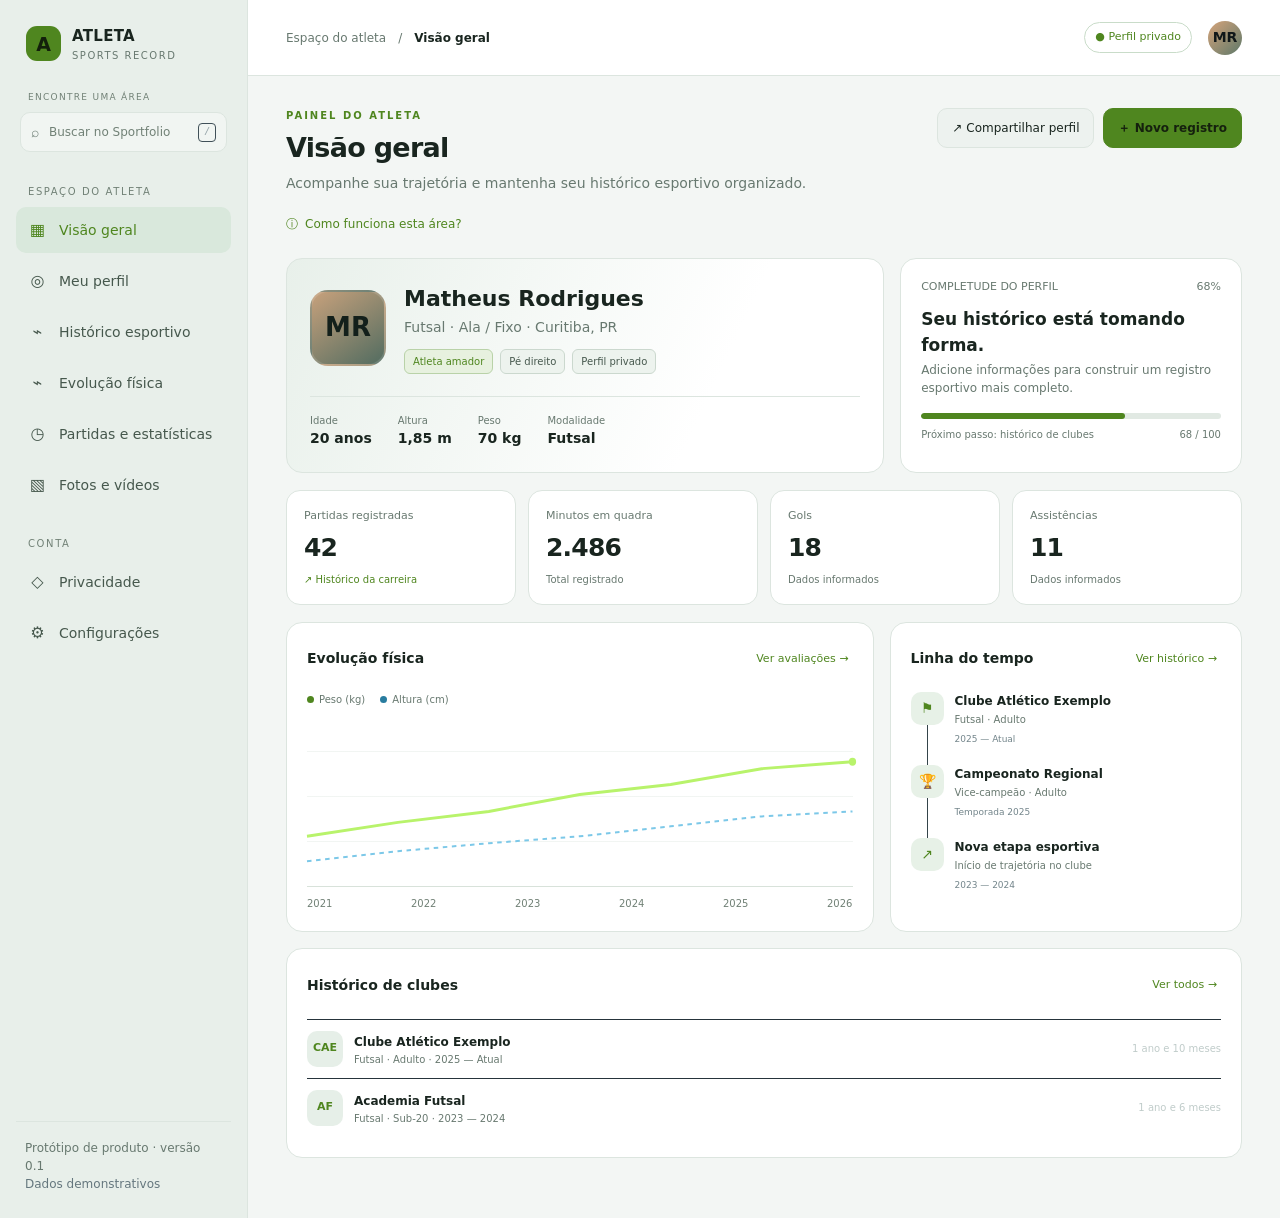
==== frontend/index.html @ 2fcfb027 "Organiza frontend e separa arquivos CSS e JavaScript" ====
<!DOCTYPE html>
<html lang="pt-BR">
<head>
<meta charset="UTF-8">
<meta name="viewport" content="width=device-width, initial-scale=1.0">
<meta name="theme-color" content="#0b1014">
<meta name="description" content="Sua trajetória esportiva em um só lugar.">
<meta name="apple-mobile-web-app-capable" content="yes">
<meta name="apple-mobile-web-app-status-bar-style" content="black-translucent">
<meta name="apple-mobile-web-app-title" content="Sportfolio">
<link rel="manifest" href="./manifest.webmanifest">
<link rel="icon" type="image/png" sizes="192x192" href="./assets/icons/icon-192.png">
<link rel="apple-touch-icon" href="./assets/icons/apple-touch-icon.png">
<title>Sportfolio — Histórico esportivo</title>
<script>
  (function () {
    try {
      const savedTheme = localStorage.getItem('sportfolio-theme') || 'auto';
      const validTheme = ['auto', 'light', 'dark'].includes(savedTheme) ? savedTheme : 'auto';
      document.documentElement.setAttribute('data-theme', validTheme);
    } catch (error) {
      document.documentElement.setAttribute('data-theme', 'auto');
    }
  })();
</script>
<link rel="stylesheet" href="./css/style.css">
</head>
<body><div class="app">
<aside class="sidebar" id="sidebar" aria-label="Menu do Sportfolio"><div class="brand"><div class="brandmark">A</div><div><strong>ATLETA</strong><small>Sports record</small></div></div>
<div class="nav-search-wrap">
<label class="nav-search-label" for="navSearch">ENCONTRE UMA ÁREA</label>
<div class="nav-search"><span aria-hidden="true">⌕</span><input id="navSearch" type="search" placeholder="Buscar no Sportfolio" autocomplete="off" aria-label="Buscar seção do Sportfolio"><kbd>/</kbd></div>
<p class="nav-search-empty" id="navSearchEmpty" hidden>Nenhuma seção encontrada.</p>
</div>
<div><div class="navlabel">ESPAÇO DO ATLETA</div><nav class="nav" aria-label="Navegação principal">
<button class="active" data-page="overview"><span class="ico">▦</span> Visão geral</button><button data-page="profile"><span class="ico">◎</span> Meu perfil</button><button data-page="career"><span class="ico">⌁</span> Histórico esportivo</button><button data-page="physical"><span class="ico">⌁</span> Evolução física</button><button data-page="matches"><span class="ico">◷</span> Partidas e estatísticas</button><button data-page="media"><span class="ico">▧</span> Fotos e vídeos</button></nav></div>
<div><div class="navlabel">CONTA</div><nav class="nav" aria-label="Configurações da conta"><button data-page="privacy"><span class="ico">◇</span> Privacidade</button><button data-page="settings"><span class="ico">⚙</span> Configurações</button></nav></div><div class="sidebottom">Protótipo de produto · versão 0.1<br><span style="color:#65777e">Dados demonstrativos</span></div></aside>
<main class="main"><header class="topbar"><div style="display:flex;align-items:center;gap:12px"><button class="btn mobilemenu" id="menu" aria-label="Abrir menu" aria-expanded="false">☰</button><div class="crumb">Espaço do atleta　/　<b id="crumb">Visão geral</b></div></div><div class="topright"><button class="btn" id="installApp" hidden>＋ Instalar app</button><span class="status">● Perfil privado</span><div class="avatar">MR</div></div></header>
<div class="content">
<section class="section active" id="overview"><div class="pagehead"><div><div class="eyebrow">PAINEL DO ATLETA</div><h1>Visão geral</h1><p class="sub">Acompanhe sua trajetória e mantenha seu histórico esportivo organizado.</p></div><div class="actions"><button class="btn" data-goto="privacy">↗ Compartilhar perfil</button><button class="btn primary" id="openQuickActions">＋ Novo registro</button></div></div>
<div class="profilehero"><div class="hero-card"><div class="person"><div class="photo">MR</div><div><h2>Matheus Rodrigues</h2><p>Futsal · Ala / Fixo · Curitiba, PR</p><div class="tags"><span class="tag green">Atleta amador</span><span class="tag">Pé direito</span><span class="tag">Perfil privado</span></div></div></div><div class="hero-foot"><div class="mini-stat"><span>Idade</span><b>20 anos</b></div><div class="mini-stat"><span>Altura</span><b>1,85 m</b></div><div class="mini-stat"><span>Peso</span><b>70 kg</b></div><div class="mini-stat"><span>Modalidade</span><b>Futsal</b></div></div></div><div class="focus-card"><div class="focus-head"><span>COMPLETUDE DO PERFIL</span><span>68%</span></div><h3>Seu histórico está tomando forma.</h3><p>Adicione informações para construir um registro esportivo mais completo.</p><div class="progress"><i></i></div><div class="progressnote"><span>Próximo passo: histórico de clubes</span><span>68 / 100</span></div></div></div>
<div class="stats"><div class="statcard"><div class="statlabel">Partidas registradas</div><div class="statvalue">42</div><div class="statdelta">↗ Histórico da carreira</div></div><div class="statcard"><div class="statlabel">Minutos em quadra</div><div class="statvalue">2.486</div><div class="statdelta neutral">Total registrado</div></div><div class="statcard"><div class="statlabel">Gols</div><div class="statvalue">18</div><div class="statdelta neutral">Dados informados</div></div><div class="statcard"><div class="statlabel">Assistências</div><div class="statvalue">11</div><div class="statdelta neutral">Dados informados</div></div></div>
<div class="columns"><div class="card"><div class="cardhead"><h3>Evolução física</h3><button class="link" data-goto="physical">Ver avaliações →</button></div><div class="chartlegend"><span><i class="dot"></i>Peso (kg)</span><span><i class="dot" style="background:var(--blue)"></i>Altura (cm)</span></div><div class="chart"><svg viewBox="0 0 600 180" preserveAspectRatio="none"><polyline points="0,130 100,116 200,105 300,88 400,78 500,62 600,55" fill="none" stroke="#b8f36b" stroke-width="3"/><polyline points="0,155 100,145 200,137 300,130 400,120 500,110 600,105" fill="none" stroke="#7cc8e8" stroke-width="2" stroke-dasharray="5 5"/><circle cx="600" cy="55" r="4" fill="#b8f36b"/></svg></div><div class="chartlabels"><span>2021</span><span>2022</span><span>2023</span><span>2024</span><span>2025</span><span>2026</span></div></div>
<div class="card"><div class="cardhead"><h3>Linha do tempo</h3><button class="link" data-goto="career">Ver histórico →</button></div><div class="timeline"><div class="event"><div class="eventicon">⚑</div><div><h4>Clube Atlético Exemplo</h4><p>Futsal · Adulto</p><time>2025 — Atual</time></div></div><div class="event"><div class="eventicon">🏆</div><div><h4>Campeonato Regional</h4><p>Vice-campeão · Adulto</p><time>Temporada 2025</time></div></div><div class="event"><div class="eventicon">↗</div><div><h4>Nova etapa esportiva</h4><p>Início de trajetória no clube</p><time>2023 — 2024</time></div></div></div></div></div>
<div class="card" style="margin-top:16px"><div class="cardhead"><h3>Histórico de clubes</h3><button class="link" data-goto="career">Ver todos →</button></div><div class="clubrow"><div class="crest">CAE</div><div><strong>Clube Atlético Exemplo</strong><small>Futsal · Adulto · 2025 — Atual</small></div><span class="duration">1 ano e 10 meses</span></div><div class="clubrow"><div class="crest">AF</div><div><strong>Academia Futsal</strong><small>Futsal · Sub-20 · 2023 — 2024</small></div><span class="duration">1 ano e 6 meses</span></div></div>
</section>
<section class="section" id="profile"><div class="pagehead"><div><div class="eyebrow">IDENTIDADE ESPORTIVA</div><h1>Meu perfil</h1><p class="sub">Informações pessoais, características e apresentação do atleta.</p></div><button class="btn primary" onclick="alert('Edição demonstrativa do perfil')">✎ Editar perfil</button></div><div class="card"><div class="person"><div class="photo">MR</div><div><h2>Matheus Rodrigues</h2><p>Nome esportivo não informado · Curitiba, Paraná</p><div class="tags"><span class="tag green">Futsal</span><span class="tag">Ala</span><span class="tag">Fixo</span><span class="tag">Pé direito</span></div></div></div><div class="hero-foot"><div class="mini-stat"><span>Nascimento</span><b>Não informado</b></div><div class="mini-stat"><span>Nacionalidade</span><b>Brasileira</b></div><div class="mini-stat"><span>Categoria</span><b>Adulto</b></div></div></div><div class="columns" style="margin-top:16px"><div class="card"><div class="cardhead"><h3>Apresentação</h3><button class="link">Editar</button></div><p class="muted">Espaço para o atleta contar sua trajetória, características de jogo, experiências e objetivos esportivos.</p></div><div class="card"><div class="cardhead"><h3>Características individuais</h3><button class="link">Editar</button></div><p class="muted">Descreva seu estilo de jogo, pontos fortes, especialidades e aspectos que deseja desenvolver.</p></div></div></section>

<section class="section" id="career"><div class="pagehead"><div><div class="eyebrow">TRAJETÓRIA</div><h1>Histórico esportivo</h1><p class="sub">Clubes, passagens, categorias, temporadas e conquistas.</p></div><button class="btn primary" onclick="alert('Formulário demonstrativo: adicionar passagem')">＋ Adicionar passagem</button></div><div class="card"><div class="cardhead"><h3>Passagens por clubes</h3><span class="muted">2 registros</span></div><div class="clubrow"><div class="crest">CAE</div><div><strong>Clube Atlético Exemplo</strong><small>Futsal · Adulto · 2025 — Atual</small></div><span class="duration">Atual</span></div><div class="clubrow"><div class="crest">AF</div><div><strong>Academia Futsal</strong><small>Futsal · Sub-20 · 2023 — 2024</small></div><span class="duration">1a 6m</span></div></div><div class="card" style="margin-top:16px"><div class="cardhead"><h3>Conquistas e competições</h3><button class="link">＋ Adicionar</button></div><div class="emptyhint">Nenhuma conquista cadastrada neste protótipo.</div></div></section>
<section class="section" id="physical"><div class="pagehead"><div><div class="eyebrow">ACOMPANHAMENTO</div><h1>Evolução física</h1><p class="sub">Avaliações, medidas corporais e testes físicos ao longo do tempo.</p></div><button class="btn primary" onclick="alert('Formulário demonstrativo: nova avaliação')">＋ Nova avaliação</button></div><div class="metricgrid"><div class="metric"><span>Altura atual</span><b>1,85 m</b><small>Último registro · 09/11/2026</small></div><div class="metric"><span>Peso atual</span><b>70 kg</b><small>Último registro · 09/11/2026</small></div><div class="metric"><span>Envergadura</span><b>—</b><small>Sem registro</small></div></div><div class="card" style="margin-top:16px"><div class="cardhead"><h3>Histórico de avaliações</h3><button class="link">Filtrar período ▾</button></div><table class="table"><thead><tr><th>DATA</th><th>MEDIDA</th><th>RESULTADO</th><th>OBSERVAÇÃO</th></tr></thead><tbody><tr><td>09/11/2026</td><td>Peso</td><td>70 kg</td><td class="muted">Registro demonstrativo</td></tr><tr><td>09/11/2026</td><td>Altura</td><td>185 cm</td><td class="muted">Registro demonstrativo</td></tr></tbody></table></div></section>
<section class="section" id="matches"><div class="pagehead"><div><div class="eyebrow">DESEMPENHO</div><h1>Partidas e estatísticas</h1><p class="sub">Participações, minutagem e indicadores registrados pelo atleta.</p></div><button class="btn primary" onclick="alert('Formulário demonstrativo: registrar partida')">＋ Registrar partida</button></div><div class="stats"><div class="statcard"><div class="statlabel">Partidas</div><div class="statvalue">42</div></div><div class="statcard"><div class="statlabel">Minutos</div><div class="statvalue">2.486</div></div><div class="statcard"><div class="statlabel">Gols</div><div class="statvalue">18</div></div><div class="statcard"><div class="statlabel">Assistências</div><div class="statvalue">11</div></div></div><div class="card"><div class="cardhead"><h3>Partidas recentes</h3><button class="link">Filtros ▾</button></div><table class="table"><thead><tr><th>DATA</th><th>ADVERSÁRIO</th><th>COMPETIÇÃO</th><th>MINUTOS</th><th>GOLS</th><th>ASSIST.</th></tr></thead><tbody><tr><td>02/11/2026</td><td>Equipe Azul</td><td>Regional</td><td>40</td><td>1</td><td>1</td></tr><tr><td>25/10/2026</td><td>Futsal Clube</td><td>Regional</td><td>32</td><td>0</td><td>1</td></tr><tr><td>18/10/2026</td><td>União Esportiva</td><td>Amistoso</td><td>40</td><td>2</td><td>0</td></tr></tbody></table><p class="muted" style="font-size:10px;margin:12px 0 0">Dados fictícios para demonstração da interface.</p></div></section>
<section class="section" id="media"><div class="pagehead"><div><div class="eyebrow">ACERVO PESSOAL</div><h1>Fotos e vídeos</h1><p class="sub">Registros visuais organizados por clube, temporada, partida e categoria.</p></div><button class="btn primary" onclick="alert('Ação demonstrativa: adicionar mídia')">＋ Adicionar mídia</button></div><div class="gallery"><div class="media"><span>Treinamento<small>2026 · Clube atual</small></span></div><div class="media"><span>Competição regional<small>2025 · Partida</small></span></div><div class="media"><span>Apresentação<small>2024 · Perfil</small></span></div></div><div class="emptyhint" style="margin-top:15px">Imagens ilustrativas. O armazenamento real de fotos e vídeos será implementado posteriormente.</div></section>
<section class="section" id="privacy"><div class="pagehead"><div><div class="eyebrow">CONTROLE DO ATLETA</div><h1>Privacidade</h1><p class="sub">Você decide quais informações poderão ser visualizadas por outras pessoas.</p></div></div><div class="card"><div class="cardhead"><h3>Visibilidade do perfil</h3><span class="pill">Privado</span></div><p class="muted">Seu perfil está privado. Quando estiver pronto, você poderá escolher o que compartilhar.</p><div class="clubrow"><div><strong>Perfil público</strong><small>Permitir que outras pessoas encontrem seu perfil</small></div><span class="duration">Desativado</span></div><div class="clubrow"><div><strong>Dados físicos</strong><small>Altura, peso, avaliações e medidas</small></div><span class="duration">Privado</span></div><div class="clubrow"><div><strong>Histórico esportivo</strong><small>Clubes, categorias e temporadas</small></div><span class="duration">Privado</span></div><div class="clubrow"><div><strong>Partidas e estatísticas</strong><small>Minutagem e desempenho</small></div><span class="duration">Privado</span></div><div class="clubrow"><div><strong>Fotos e vídeos</strong><small>Galeria e registros audiovisuais</small></div><span class="duration">Privado</span></div></div></section>
<section class="section" id="settings">
<div class="pagehead"><div><div class="eyebrow">PREFERÊNCIAS</div><h1>Configurações</h1><p class="sub">Personalize a aparência e as preferências do Sportfolio.</p></div></div>
<div class="card theme-settings">
  <div class="cardhead"><h3>Aparência</h3><span class="pill">Personalização</span></div>
  <div class="theme-setting-row">
    <div class="theme-setting-copy">
      <strong>Tema do aplicativo</strong>
      <p class="muted">Escolha como o Sportfolio será exibido neste dispositivo.</p>
    </div>
    <label class="theme-select-label" for="themeSelect">Preferência de tema</label>
    <select id="themeSelect" class="theme-select">
      <option value="auto">Automático (seguir dispositivo)</option>
      <option value="light">Claro</option>
      <option value="dark">Escuro</option>
    </select>
  </div>
  <p class="theme-help muted" id="themeHelp">O tema acompanha automaticamente a aparência configurada no seu dispositivo.</p>
</div>
<div class="card" style="margin-top:16px"><div class="cardhead"><h3>Conta</h3></div><p class="muted">Outras configurações de conta serão disponibilizadas em uma próxima etapa do desenvolvimento.</p></div>
</section>
</div></main></div>
<dialog class="quick-dialog" id="quickDialog" aria-labelledby="quickTitle">
  <div class="quick-dialog-head"><div><div class="eyebrow">ATALHOS</div><h2 id="quickTitle">O que você deseja registrar?</h2><p>Escolha uma área para continuar. Você poderá preencher os detalhes dentro dela.</p></div><button class="dialog-close" id="closeQuickActions" aria-label="Fechar">×</button></div>
  <div class="quick-grid">
    <button class="quick-option" data-quick-goto="profile"><span class="quick-icon">◎</span><span><strong>Informações do perfil</strong><small>Dados pessoais e características esportivas</small></span><b>→</b></button>
    <button class="quick-option" data-quick-goto="career"><span class="quick-icon">⌁</span><span><strong>Passagem por clube</strong><small>Clubes, categorias e temporadas</small></span><b>→</b></button>
    <button class="quick-option" data-quick-goto="physical"><span class="quick-icon">⌁</span><span><strong>Avaliação física</strong><small>Medidas, testes e evolução</small></span><b>→</b></button>
    <button class="quick-option" data-quick-goto="matches"><span class="quick-icon">◷</span><span><strong>Partida e estatísticas</strong><small>Participação, minutos e desempenho</small></span><b>→</b></button>
    <button class="quick-option" data-quick-goto="media"><span class="quick-icon">▧</span><span><strong>Foto ou vídeo</strong><small>Momentos da sua trajetória esportiva</small></span><b>→</b></button>
  </div>
</dialog>
<script src="./js/navigation.js"></script>
<script src="./js/theme.js"></script>
<script src="./js/app.js"></script>
</body>
</html>
---- frontend/css/style.css ----
:root {
  color-scheme: dark;
  --bg: #0b1014;
  --panel: #111a20;
  --panel2: #162229;
  --line: #26343b;
  --muted: #8fa0a7;
  --text: #edf4f2;
  --green: #b8f36b;
  --green2: #8bcf42;
  --blue: #7cc8e8;
  --orange: #f3b56b;
  --red: #f17d7d;
  --radius: 16px;
  --sidebar: #0e161b;
  --topbar: #0d1419;
  --surface-hover: #17242a;
  --surface-active: #1e2d30;
  --nav-text: #a9b8bd;
  --subtle: #71838b;
  --input-bg: #111d23;
  --hero-start: #17252a;
  --hero-end: #111a20;
  --grid-line: #243139;
  --border-strong: #35464b;
  --tag-bg: #1b2a30;
  --tag-text: #c2d0d0;
  --tag-green-bg: #202d20;
  --tag-green-border: #455b39;
  --progress-bg: #26353a;
  --chart-border: #2b3a40;
  --timeline-line: #34444a;
  --event-bg: #22332d;
  --club-border: #26343b;
  --club-crest: #263b42;
  --table-border: #233138;
  --pill-bg: #20332a;
  --metric-bg: #17242a;
  --empty-border: #405058;
  --help-bg: #142019;
  --help-border: #354a3a;
  --help-text: #dce8df;
  --help-muted: #b4c3b8;
  --dialog-bg: #111a20;
  --dialog-backdrop: #020608b8;
  --quick-option-bg: #162229;
  --quick-option-hover: #1b2b2c;
  --quick-icon-bg: #263b2b;
  --focus-ring: #b8f36b18;
}

:root[data-theme="light"] {
  color-scheme: light;
  --bg: #f3f6f4;
  --panel: #ffffff;
  --panel2: #edf2ef;
  --line: #dce5df;
  --muted: #687970;
  --text: #19251f;
  --green: #4f861f;
  --green2: #3c7015;
  --blue: #287c9f;
  --orange: #a96319;
  --red: #c34c4c;
  --sidebar: #e8efea;
  --topbar: #ffffff;
  --surface-hover: #dfe9e2;
  --surface-active: #d9e8dc;
  --nav-text: #46584d;
  --subtle: #718176;
  --input-bg: #f1f5f2;
  --hero-start: #e8f0ea;
  --hero-end: #ffffff;
  --grid-line: #e4ebe6;
  --border-strong: #cbd8ce;
  --tag-bg: #edf3ee;
  --tag-text: #46584d;
  --tag-green-bg: #e7f1df;
  --tag-green-border: #b9d2a8;
  --progress-bg: #e1e9e3;
  --chart-border: #d8e2da;
  --timeline-line: #d5e0d7;
  --event-bg: #e7f1e7;
  --club-border: #dce5df;
  --club-crest: #e6efe8;
  --table-border: #e3eae5;
  --pill-bg: #e7f1e2;
  --metric-bg: #f0f5f1;
  --empty-border: #c8d5cb;
  --help-bg: #edf5ee;
  --help-border: #c9dcc9;
  --help-text: #263a2b;
  --help-muted: #526a57;
  --dialog-bg: #ffffff;
  --dialog-backdrop: #26352b80;
  --quick-option-bg: #f3f7f4;
  --quick-option-hover: #e8f1e9;
  --quick-icon-bg: #e1eddf;
  --focus-ring: #4f861f22;
}

@media (prefers-color-scheme: light) {
  :root[data-theme="auto"] {
    color-scheme: light;
    --bg: #f3f6f4; --panel: #ffffff; --panel2: #edf2ef;
    --line: #dce5df; --muted: #687970; --text: #19251f;
    --green: #4f861f; --green2: #3c7015; --blue: #287c9f;
    --orange: #a96319; --red: #c34c4c;
    --sidebar: #e8efea; --topbar: #ffffff;
    --surface-hover: #dfe9e2; --surface-active: #d9e8dc;
    --nav-text: #46584d; --subtle: #718176; --input-bg: #f1f5f2;
    --hero-start: #e8f0ea; --hero-end: #ffffff; --grid-line: #e4ebe6;
    --border-strong: #cbd8ce; --tag-bg: #edf3ee; --tag-text: #46584d;
    --tag-green-bg: #e7f1df; --tag-green-border: #b9d2a8;
    --progress-bg: #e1e9e3; --chart-border: #d8e2da;
    --timeline-line: #d5e0d7; --event-bg: #e7f1e7;
    --club-border: #dce5df; --club-crest: #e6efe8;
    --table-border: #e3eae5; --pill-bg: #e7f1e2; --metric-bg: #f0f5f1;
    --empty-border: #c8d5cb; --help-bg: #edf5ee; --help-border: #c9dcc9;
    --help-text: #263a2b; --help-muted: #526a57;
    --dialog-bg: #ffffff; --dialog-backdrop: #26352b80;
    --quick-option-bg: #f3f7f4; --quick-option-hover: #e8f1e9;
    --quick-icon-bg: #e1eddf; --focus-ring: #4f861f22;
  }
}
*{box-sizing:border-box}body{margin:0;background:var(--bg);color:var(--text);font:14px/1.5 Inter,ui-sans-serif,system-ui,-apple-system,Segoe UI,sans-serif}button{font:inherit;cursor:pointer}.app{display:grid;grid-template-columns:248px 1fr;min-height:100vh}.sidebar{background:var(--sidebar);border-right:1px solid var(--line);padding:25px 16px;display:flex;flex-direction:column;gap:28px}.brand{display:flex;align-items:center;gap:11px;padding:0 10px}.brandmark{width:35px;height:35px;border-radius:11px;background:var(--green);color:#13200b;display:grid;place-items:center;font-weight:900;font-size:19px}.brand strong{font-size:15px;letter-spacing:.3px}.brand small{display:block;color:var(--muted);font-size:10px;letter-spacing:1.5px;text-transform:uppercase}.navlabel{font-size:10px;letter-spacing:1.6px;color:var(--subtle);padding:0 12px;margin-bottom:8px}.nav{display:grid;gap:5px}.nav button{border:0;background:transparent;color:var(--nav-text);padding:11px 12px;border-radius:10px;text-align:left;display:flex;gap:12px;align-items:center;transition:.2s}.nav button:hover{background:var(--metric-bg);color:var(--text)}.nav button.active{background:var(--surface-active);color:var(--green)}.ico{width:19px;text-align:center;font-size:16px}.sidebottom{margin-top:auto;border-top:1px solid var(--line);padding:17px 9px 0;color:var(--muted);font-size:12px}.main{min-width:0}.topbar{height:76px;border-bottom:1px solid var(--line);display:flex;align-items:center;justify-content:space-between;padding:0 38px;background:var(--topbar)}.crumb{color:var(--muted);font-size:12px}.crumb b{color:var(--text);font-weight:600}.topright{display:flex;align-items:center;gap:16px}.status{border:1px solid var(--help-border);color:var(--green);padding:6px 10px;border-radius:30px;font-size:11px}.avatar{width:34px;height:34px;border-radius:50%;background:linear-gradient(135deg,#d6a47b,#5d7869);display:grid;place-items:center;color:#101719;font-weight:800}.content{max-width:1500px;margin:auto;padding:32px 38px 60px}.pagehead{display:flex;justify-content:space-between;align-items:flex-start;gap:20px;margin-bottom:25px}.eyebrow{color:var(--green);font-size:10px;letter-spacing:2px;text-transform:uppercase;font-weight:700}.pagehead h1{font-size:27px;letter-spacing:-.7px;margin:5px 0 4px}.sub{color:var(--muted);margin:0}.actions{display:flex;gap:9px}.btn{border:1px solid var(--line);background:var(--panel2);color:var(--text);padding:10px 14px;border-radius:10px;font-size:12px}.btn.primary{background:var(--green);color:#15200e;border-color:var(--green);font-weight:750}.profilehero{display:grid;grid-template-columns:1.4fr .8fr;gap:16px;margin-bottom:17px}.hero-card{border:1px solid var(--line);border-radius:var(--radius);background:linear-gradient(115deg,var(--hero-start),var(--hero-end) 70%);padding:23px;position:relative;overflow:hidden}.hero-card:after{content:'ATHLETE';position:absolute;right:12px;bottom:-24px;font-size:84px;font-weight:900;color:#ffffff05;letter-spacing:5px}.person{display:flex;gap:18px;align-items:center;position:relative;z-index:1}.photo{width:76px;height:76px;border-radius:18px;background:linear-gradient(145deg,#c7a17c,#526c60);display:grid;place-items:center;font-size:26px;font-weight:900;color:#13201b;border:2px solid #ffffff20}.person h2{font-size:22px;margin:0 0 2px}.person p{color:var(--muted);margin:0}.tags{display:flex;gap:7px;flex-wrap:wrap;margin-top:11px}.tag{border:1px solid var(--border-strong);background:var(--tag-bg);color:var(--tag-text);padding:4px 8px;border-radius:6px;font-size:10px}.tag.green{color:var(--green);border-color:var(--tag-green-border);background:var(--tag-green-bg)}.hero-foot{display:flex;gap:26px;margin-top:22px;padding-top:16px;border-top:1px solid var(--line);position:relative;z-index:1}.mini-stat span{display:block;color:var(--muted);font-size:10px}.mini-stat b{font-size:14px}.focus-card{border:1px solid var(--line);border-radius:var(--radius);background:var(--panel);padding:20px}.focus-head{display:flex;justify-content:space-between;color:var(--muted);font-size:11px}.focus-card h3{font-size:17px;margin:12px 0 3px}.focus-card p{color:var(--muted);font-size:12px;margin:0}.progress{height:6px;background:var(--progress-bg);border-radius:10px;margin:16px 0 8px;overflow:hidden}.progress i{display:block;height:100%;width:68%;background:var(--green);border-radius:10px}.progressnote{display:flex;justify-content:space-between;font-size:10px;color:var(--muted)}.stats{display:grid;grid-template-columns:repeat(4,1fr);gap:12px;margin-bottom:17px}.statcard{background:var(--panel);border:1px solid var(--line);border-radius:14px;padding:17px}.statlabel{font-size:11px;color:var(--muted)}.statvalue{font-size:25px;font-weight:750;letter-spacing:-.8px;margin:5px 0}.statdelta{font-size:10px;color:var(--green)}.statdelta.neutral{color:var(--muted)}.columns{display:grid;grid-template-columns:1.25fr .75fr;gap:16px}.card{background:var(--panel);border:1px solid var(--line);border-radius:var(--radius);padding:20px;min-width:0}.cardhead{display:flex;justify-content:space-between;align-items:center;margin-bottom:17px}.cardhead h3{font-size:14px;margin:0}.link{color:var(--green);font-size:11px;background:none;border:0}.chartlegend{display:flex;gap:15px;color:var(--muted);font-size:10px}.dot{display:inline-block;width:7px;height:7px;border-radius:50%;background:var(--green);margin-right:5px}.chart{height:180px;position:relative;border-bottom:1px solid var(--chart-border);background:repeating-linear-gradient(to bottom,transparent 0,transparent 44px,var(--grid-line) 45px)}.chart svg{width:100%;height:100%;overflow:visible}.chartlabels{display:flex;justify-content:space-between;color:var(--subtle);font-size:10px;padding-top:9px}.timeline{display:grid;gap:0}.event{display:grid;grid-template-columns:34px 1fr;gap:10px;position:relative;padding-bottom:17px}.event:not(:last-child):before{content:'';position:absolute;left:16px;top:30px;bottom:0;width:1px;background:#34444a}.eventicon{width:33px;height:33px;border-radius:10px;background:var(--event-bg);color:var(--green);display:grid;place-items:center;z-index:1}.event h4{font-size:12px;margin:0 0 2px}.event p{font-size:10px;color:var(--muted);margin:0}.event time{font-size:9px;color:#72848a}.clubrow{display:flex;align-items:center;gap:11px;padding:11px 0;border-top:1px solid #26343b}.crest{width:36px;height:36px;border-radius:10px;background:var(--club-crest);display:grid;place-items:center;font-size:11px;font-weight:800;color:var(--green)}.clubrow strong{font-size:12px}.clubrow small{display:block;color:var(--muted);font-size:10px}.clubrow .duration{margin-left:auto;color:#c0ccca;font-size:10px}.section{display:none}.section.active{display:block}.table{width:100%;border-collapse:collapse;font-size:12px}.table th{text-align:left;color:var(--muted);font-size:10px;font-weight:500;padding:10px;border-bottom:1px solid var(--line)}.table td{padding:13px 10px;border-bottom:1px solid var(--table-border)}.table tr:last-child td{border:0}.pill{padding:4px 7px;border-radius:6px;background:var(--pill-bg);color:var(--green);font-size:10px}.muted{color:var(--muted)}.metricgrid{display:grid;grid-template-columns:repeat(3,1fr);gap:12px}.metric{padding:16px;background:var(--metric-bg);border:1px solid var(--line);border-radius:12px}.metric span{font-size:10px;color:var(--muted)}.metric b{display:block;font-size:23px;margin:4px 0}.metric small{font-size:10px;color:var(--green)}.gallery{display:grid;grid-template-columns:repeat(3,1fr);gap:12px}.media{aspect-ratio:4/3;border-radius:12px;background:linear-gradient(145deg,#304b42,#18272c);display:flex;align-items:flex-end;padding:13px;position:relative;overflow:hidden}.media:nth-child(2){background:linear-gradient(145deg,#66513d,#263b3d)}.media:nth-child(3){background:linear-gradient(145deg,#344d67,#17242d)}.media span{font-size:11px;font-weight:650}.media small{display:block;color:#c0d0cd;font-size:9px}.emptyhint{padding:30px;text-align:center;border:1px dashed var(--empty-border);border-radius:12px;color:var(--muted)}.mobilemenu{display:none}

@media(max-width:1000px){.app{grid-template-columns:210px 1fr}.content{padding:25px 22px}.topbar{padding:0 22px}.profilehero,.columns{grid-template-columns:1fr}.stats{grid-template-columns:repeat(2,1fr)}}

@media(max-width:700px){.app{display:block}.sidebar{position:fixed;z-index:10;left:-260px;top:0;bottom:0;width:248px;transition:.25s}.sidebar.open{left:0}.mobilemenu{display:inline-block}.topbar{height:62px;padding:0 15px}.content{padding:22px 15px 40px}.pagehead{display:block}.actions{margin-top:15px}.stats{gap:8px}.statcard{padding:13px}.statvalue{font-size:21px}.hero-foot{gap:14px;flex-wrap:wrap}.metricgrid{grid-template-columns:repeat(2,1fr)}.gallery{grid-template-columns:repeat(2,1fr)}}



/* UX improvements: clearer navigation, accessible controls and contextual guidance. */

.nav-search-wrap{padding:0 4px 4px}.nav-search-label{display:block;font-size:9px;letter-spacing:1.3px;color:var(--subtle);margin:0 8px 8px}.nav-search{height:40px;display:flex;align-items:center;gap:8px;padding:0 10px;border:1px solid var(--line);border-radius:10px;background:var(--input-bg);color:var(--muted)}.nav-search:focus-within{border-color:var(--green);box-shadow:0 0 0 3px var(--focus-ring)}.nav-search input{width:100%;min-width:0;background:transparent;border:0;outline:0;color:var(--text);font:inherit;font-size:12px}.nav-search input::placeholder{color:var(--subtle)}.nav-search kbd{border:1px solid #405058;border-radius:4px;padding:1px 5px;font-size:10px;color:#91a0a5}.nav-search-empty{margin:8px;color:var(--muted);font-size:11px}.nav button{min-height:44px}.nav button[hidden]{display:none}.nav button:focus-visible,.btn:focus-visible,.link:focus-visible,.quick-option:focus-visible,.dialog-close:focus-visible{outline:2px solid var(--green);outline-offset:3px}.nav button[aria-current="page"]{box-shadow:inset 3px 0 0 var(--green)}.btn{min-height:40px}.link{padding:8px 4px}.page-help{margin:-9px 0 20px}.help-toggle{border:0;background:transparent;color:var(--green);font:inherit;font-size:12px;padding:5px 0;display:inline-flex;align-items:center;gap:7px}.help-toggle:hover{text-decoration:underline}.help-panel{display:none;margin-top:7px;padding:15px 17px;border:1px solid var(--help-border);border-radius:12px;background:var(--help-bg);color:var(--help-text)}.help-panel.open{display:block}.help-panel strong{display:block;font-size:12px;margin-bottom:5px}.help-panel p{font-size:12px;color:var(--help-muted);margin:0;max-width:850px}.help-panel .help-tip{display:block;margin-top:8px;color:var(--green);font-size:11px}.quick-dialog{width:min(600px,calc(100% - 28px));padding:0;border:1px solid var(--line);border-radius:18px;background:var(--dialog-bg);color:var(--text);box-shadow:0 24px 80px #0009}.quick-dialog::backdrop{background:var(--dialog-backdrop);backdrop-filter:blur(3px)}.quick-dialog-head{display:flex;justify-content:space-between;gap:16px;padding:23px 23px 15px}.quick-dialog-head h2{font-size:20px;margin:5px 0}.quick-dialog-head p{font-size:12px;color:var(--muted);margin:0}.dialog-close{flex:0 0 36px;height:36px;border:1px solid var(--line);border-radius:9px;background:var(--panel2);color:var(--text);font-size:22px}.quick-grid{display:grid;gap:8px;padding:8px 23px 23px}.quick-option{display:flex;align-items:center;gap:13px;text-align:left;width:100%;padding:13px;border:1px solid var(--line);border-radius:12px;background:var(--quick-option-bg);color:var(--text)}.quick-option:hover{border-color:#718c5b;background:var(--quick-option-hover)}.quick-icon{width:38px;height:38px;flex:0 0 38px;display:grid;place-items:center;border-radius:10px;background:var(--quick-icon-bg);color:var(--green);font-size:19px}.quick-option span:nth-child(2){display:grid;gap:2px;flex:1}.quick-option strong{font-size:12px}.quick-option small{font-size:11px;color:var(--muted)}.quick-option>b{color:var(--green);font-size:17px}.mobile-overlay{display:none}

@media(max-width:700px){.mobile-overlay{position:fixed;inset:0;z-index:9;background:#0009}.mobile-overlay.show{display:block}.sidebar{z-index:11;overflow-y:auto}.quick-dialog-head{padding:18px 18px 12px}.quick-grid{padding:8px 18px 18px}.quick-option{padding:11px}.page-help{margin-top:-5px}.nav-search-wrap{margin-bottom:5px}}

@media(prefers-reduced-motion:reduce){*,*::before,*::after{scroll-behavior:auto!important;transition:none!important}}

/* Seletor de tema */
.theme-settings {
  display: grid;
  gap: 16px;
}

.theme-setting-row {
  display: flex;
  flex-direction: column;
  gap: 12px;
}

.theme-setting-copy strong {
  font-size: 13px;
}

.theme-setting-copy p,
.theme-help {
  font-size: 12px;
  margin: 5px 0 0;
}

.theme-select-label {
  font-size: 11px;
  color: var(--muted);
}

.theme-select {
  width: 100%;
  max-width: 380px;
  min-height: 46px;
  padding: 0 42px 0 14px;
  border: 1px solid var(--line);
  border-radius: 11px;
  background-color: var(--panel2);
  color: var(--text);
  font: inherit;
  font-size: 13px;
  cursor: pointer;
  outline: none;
  color-scheme: inherit;
}

.theme-select:hover {
  border-color: var(--green);
}

.theme-select:focus-visible {
  border-color: var(--green);
  box-shadow: 0 0 0 3px color-mix(in srgb, var(--green) 18%, transparent);
}

.theme-select option {
  background: var(--panel);
  color: var(--text);
}
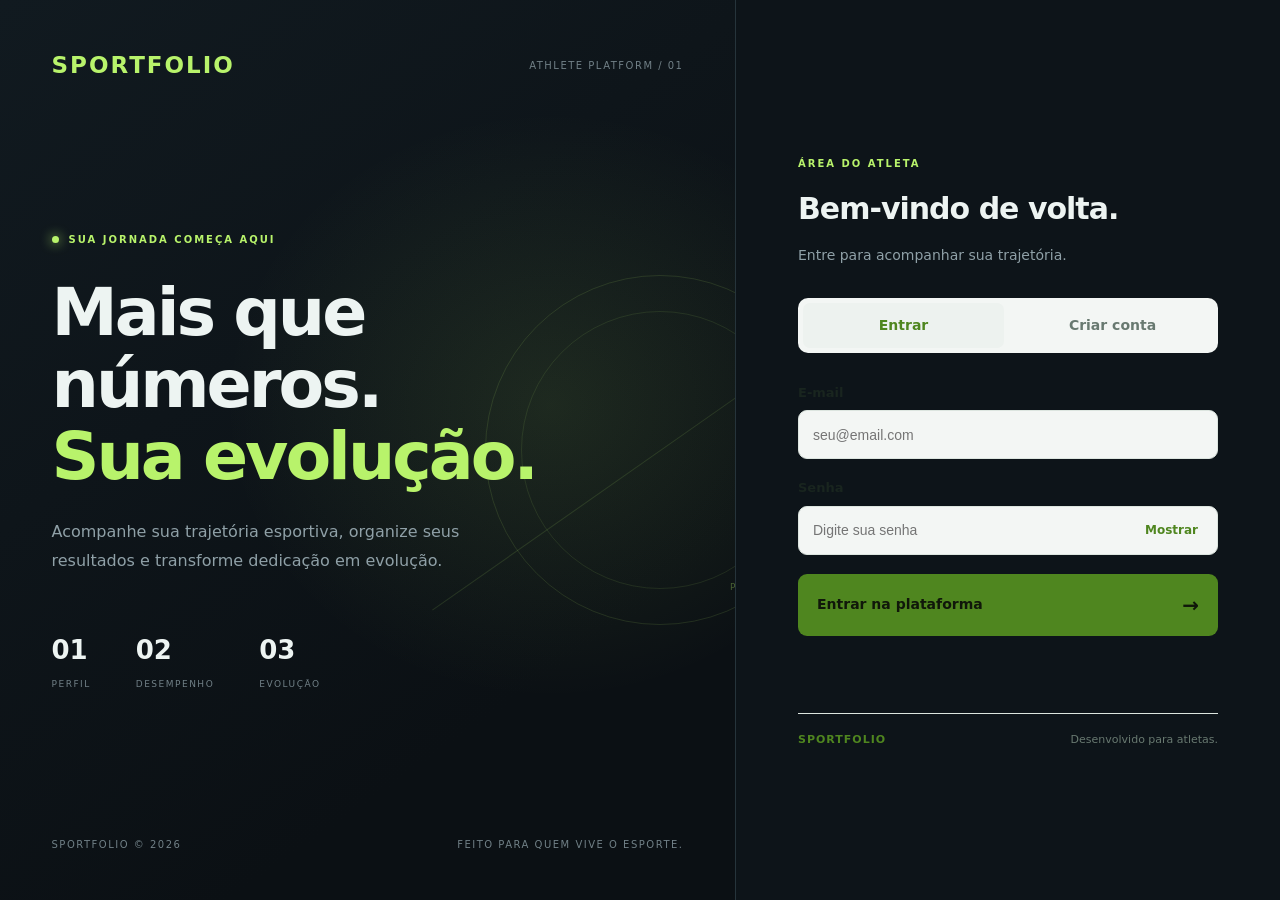
==== commit 4224e514: "Atualiza frontend e adiciona tela de autenticação" ====
--- a/frontend/index.html
+++ b/frontend/index.html
@@ -85,5 +85,6 @@
 <script src="./js/navigation.js"></script>
 <script src="./js/theme.js"></script>
 <script src="./js/app.js"></script>
+<script src="./js/auth.js"></script>
 </body>
-</html>+</html>
--- a/frontend/css/style.css
+++ b/frontend/css/style.css
@@ -194,4 +194,513 @@
 .theme-select option {
   background: var(--panel);
   color: var(--text);
-}+}
+/* =========================================
+   SPORTFOLIO - AUTENTICAÇÃO
+========================================= */
+
+#authView {
+    min-height: 100vh;
+    display: flex;
+    align-items: center;
+    justify-content: center;
+    padding: 24px;
+    box-sizing: border-box;
+    background: var(--bg);
+    color: var(--text);
+}
+
+.auth-card {
+    width: 100%;
+    max-width: 420px;
+    padding: 36px;
+    box-sizing: border-box;
+    background: var(--panel);
+    border: 1px solid var(--line);
+    border-radius: 18px;
+}
+
+.auth-logo {
+    color: var(--green);
+    font-size: 28px;
+    font-weight: 800;
+    letter-spacing: 2px;
+}
+
+.auth-subtitle {
+    color: var(--muted);
+    font-size: 14px;
+    margin: 8px 0 30px;
+}
+
+.auth-tabs {
+    display: flex;
+    gap: 8px;
+    padding: 5px;
+    margin-bottom: 26px;
+    background: var(--bg);
+    border-radius: 10px;
+}
+
+.auth-tabs button {
+    flex: 1;
+    padding: 12px;
+    border: none;
+    border-radius: 7px;
+    background: transparent;
+    color: var(--muted);
+    cursor: pointer;
+    font-weight: 600;
+}
+
+.auth-tabs button.active {
+    background: var(--panel2);
+    color: var(--green);
+}
+
+.auth-field {
+    margin-bottom: 19px;
+}
+
+.auth-field label {
+    display: block;
+    margin-bottom: 8px;
+    font-size: 13px;
+    font-weight: 600;
+}
+
+.auth-field input {
+    width: 100%;
+    padding: 14px;
+    box-sizing: border-box;
+    border: 1px solid var(--line);
+    border-radius: 9px;
+    outline: none;
+    background: var(--bg);
+    color: var(--text);
+    font-size: 14px;
+}
+
+.auth-field input:focus {
+    border-color: var(--green);
+}
+
+.auth-submit {
+    width: 100%;
+    padding: 15px;
+    margin-top: 8px;
+    border: none;
+    border-radius: 9px;
+    background: var(--green);
+    color: #10170a;
+    font-size: 14px;
+    font-weight: 800;
+    cursor: pointer;
+    transition: opacity .2s, transform .2s;
+}
+
+.auth-submit:hover {
+    opacity: .9;
+    transform: translateY(-1px);
+}
+
+#authMessage {
+    min-height: 18px;
+    font-size: 13px;
+    margin-top: 14px;
+}
+
+.auth-footer {
+    display: flex;
+    justify-content: space-between;
+    gap: 12px;
+    margin-top: 28px;
+    padding-top: 18px;
+    border-top: 1px solid var(--line);
+    color: var(--muted);
+    font-size: 11px;
+}
+
+.auth-footer span:first-child {
+    color: var(--green);
+    font-weight: 800;
+    letter-spacing: 1px;
+}
+
+@media (max-width: 480px) {
+    #authView {
+        padding: 16px;
+    }
+
+    .auth-card {
+        padding: 26px 20px;
+    }
+
+    .auth-footer {
+        flex-direction: column;
+    }
+}
+
+
+/* Controle de exibição das telas */
+body:not(.dashboard-active) .app {
+    display: none !important;
+}
+
+body.dashboard-active #authView {
+    display: none !important;
+}
+
+
+/* ==========================================
+   SPORTFOLIO - AUTHENTICATION PREMIUM
+========================================== */
+
+#authView {
+    position: relative;
+    width: 100%;
+    min-height: 100vh;
+    padding: 0;
+    background: #0b1014;
+    display: block;
+}
+
+.auth-layout {
+    display: grid;
+    grid-template-columns: minmax(0, 1.15fr) minmax(420px, .85fr);
+    min-height: 100vh;
+    width: 100%;
+}
+
+.auth-showcase {
+    position: relative;
+    overflow: hidden;
+    display: flex;
+    flex-direction: column;
+    justify-content: space-between;
+    padding: 48px 7%;
+    background:
+        radial-gradient(ellipse at 75% 45%, rgba(184,243,107,.10), transparent 42%),
+        linear-gradient(145deg, #111a20, #0b1014 75%);
+    border-right: 1px solid #26343b;
+}
+
+.showcase-top,
+.showcase-bottom {
+    position: relative;
+    z-index: 2;
+    display: flex;
+    justify-content: space-between;
+    align-items: center;
+    gap: 15px;
+}
+
+.showcase-logo {
+    color: #b8f36b;
+    font-size: 23px;
+    font-weight: 900;
+    letter-spacing: 2px;
+}
+
+.showcase-version,
+.showcase-bottom {
+    color: #718087;
+    font-size: 10px;
+    letter-spacing: 1.5px;
+}
+
+.showcase-content {
+    position: relative;
+    z-index: 2;
+    max-width: 650px;
+    margin: 70px 0;
+}
+
+.showcase-tag {
+    display: inline-flex;
+    align-items: center;
+    gap: 10px;
+    color: #b8f36b;
+    font-size: 10px;
+    font-weight: 800;
+    letter-spacing: 2px;
+    margin-bottom: 30px;
+}
+
+.status-dot {
+    width: 7px;
+    height: 7px;
+    border-radius: 50%;
+    background: #b8f36b;
+    box-shadow: 0 0 12px #b8f36b;
+}
+
+.showcase-content h1 {
+    margin: 0;
+    color: #edf4f2;
+    font-size: clamp(42px, 5.2vw, 76px);
+    line-height: 1.08;
+    letter-spacing: -3px;
+    font-weight: 850;
+}
+
+.showcase-content h1 span {
+    color: #b8f36b;
+}
+
+.showcase-content > p {
+    max-width: 430px;
+    margin-top: 25px;
+    color: #8fa0a7;
+    font-size: 16px;
+    line-height: 1.8;
+}
+
+.showcase-stats {
+    display: flex;
+    gap: 45px;
+    margin-top: 55px;
+}
+
+.showcase-stats div {
+    display: flex;
+    flex-direction: column;
+    gap: 8px;
+}
+
+.showcase-stats strong {
+    color: #edf4f2;
+    font-size: 26px;
+}
+
+.showcase-stats span {
+    color: #718087;
+    font-size: 9px;
+    letter-spacing: 1.5px;
+}
+
+.showcase-decoration {
+    position: absolute;
+    right: -100px;
+    top: 50%;
+    width: 350px;
+    height: 350px;
+    transform: translateY(-50%);
+    border: 1px solid rgba(184,243,107,.12);
+    border-radius: 50%;
+    pointer-events: none;
+}
+
+.decoration-circle {
+    position: absolute;
+    inset: 35px;
+    border: 1px solid rgba(184,243,107,.10);
+    border-radius: 50%;
+}
+
+.decoration-line {
+    position: absolute;
+    top: 50%;
+    left: -30%;
+    width: 160%;
+    height: 1px;
+    background: rgba(184,243,107,.13);
+    transform: rotate(-35deg);
+}
+
+.showcase-decoration > span {
+    position: absolute;
+    bottom: 30px;
+    left: 50%;
+    width: 100%;
+    color: rgba(184,243,107,.35);
+    font-size: 9px;
+    letter-spacing: 3px;
+    text-align: center;
+}
+
+.auth-panel {
+    display: flex;
+    align-items: center;
+    justify-content: center;
+    padding: 45px;
+    background: #0d1419;
+}
+
+.auth-card {
+    width: 100%;
+    max-width: 420px;
+    padding: 0;
+    background: transparent;
+    border: none;
+    border-radius: 0;
+}
+
+.auth-mobile-logo {
+    display: none;
+    color: #b8f36b;
+    font-size: 22px;
+    font-weight: 900;
+    letter-spacing: 2px;
+    margin-bottom: 45px;
+}
+
+.auth-heading {
+    margin-bottom: 32px;
+}
+
+.auth-eyebrow {
+    color: #b8f36b;
+    font-size: 10px;
+    font-weight: 800;
+    letter-spacing: 2px;
+}
+
+.auth-heading h2 {
+    color: #edf4f2;
+    font-size: 30px;
+    letter-spacing: -1px;
+    margin: 13px 0 8px;
+}
+
+.auth-heading p {
+    color: #8fa0a7;
+    font-size: 14px;
+}
+
+.auth-tabs {
+    margin-bottom: 30px;
+}
+
+.auth-field input {
+    min-height: 49px;
+    transition: border-color .2s, box-shadow .2s;
+}
+
+.auth-field input:focus {
+    border-color: #b8f36b;
+    box-shadow: 0 0 0 3px rgba(184,243,107,.08);
+}
+
+.auth-submit {
+    display: flex;
+    align-items: center;
+    justify-content: space-between;
+    padding: 16px 19px;
+}
+
+.auth-submit span {
+    font-size: 20px;
+}
+
+.auth-footer {
+    margin-top: 45px;
+}
+
+@media (max-width: 900px) {
+    .auth-layout {
+        grid-template-columns: 1fr;
+    }
+
+    .auth-showcase {
+        min-height: 390px;
+        padding: 30px 7%;
+    }
+
+    .showcase-content {
+        margin: 45px 0;
+    }
+
+    .showcase-content h1 {
+        font-size: 48px;
+    }
+
+    .showcase-stats {
+        margin-top: 30px;
+    }
+
+    .showcase-decoration {
+        right: -180px;
+    }
+
+    .auth-panel {
+        padding: 55px 25px;
+    }
+}
+
+@media (max-width: 520px) {
+    .auth-showcase {
+        min-height: 340px;
+    }
+
+    .showcase-version {
+        display: none;
+    }
+
+    .showcase-content h1 {
+        font-size: 39px;
+        letter-spacing: -2px;
+    }
+
+    .showcase-content > p {
+        font-size: 13px;
+    }
+
+    .showcase-stats {
+        gap: 25px;
+    }
+
+    .showcase-stats strong {
+        font-size: 21px;
+    }
+
+    .showcase-bottom {
+        font-size: 8px;
+    }
+
+    .auth-panel {
+        padding: 40px 22px;
+    }
+
+    .auth-heading h2 {
+        font-size: 26px;
+    }
+}
+
+
+/* Campos de senha - Sportfolio */
+.auth-password-wrap {
+    position: relative;
+    display: flex;
+    align-items: center;
+}
+
+.auth-password-wrap input {
+    padding-right: 82px;
+}
+
+.auth-password-toggle {
+    position: absolute;
+    right: 12px;
+    border: none;
+    background: transparent;
+    color: var(--green);
+    font-size: 12px;
+    font-weight: 700;
+    cursor: pointer;
+    padding: 8px;
+}
+
+.auth-password-toggle:hover {
+    opacity: .75;
+}
+
+
+.logout-button {
+    color: #e58b8b !important;
+}
+
+.logout-button:hover {
+    background: rgba(229,139,139,.08) !important;
+}
+
